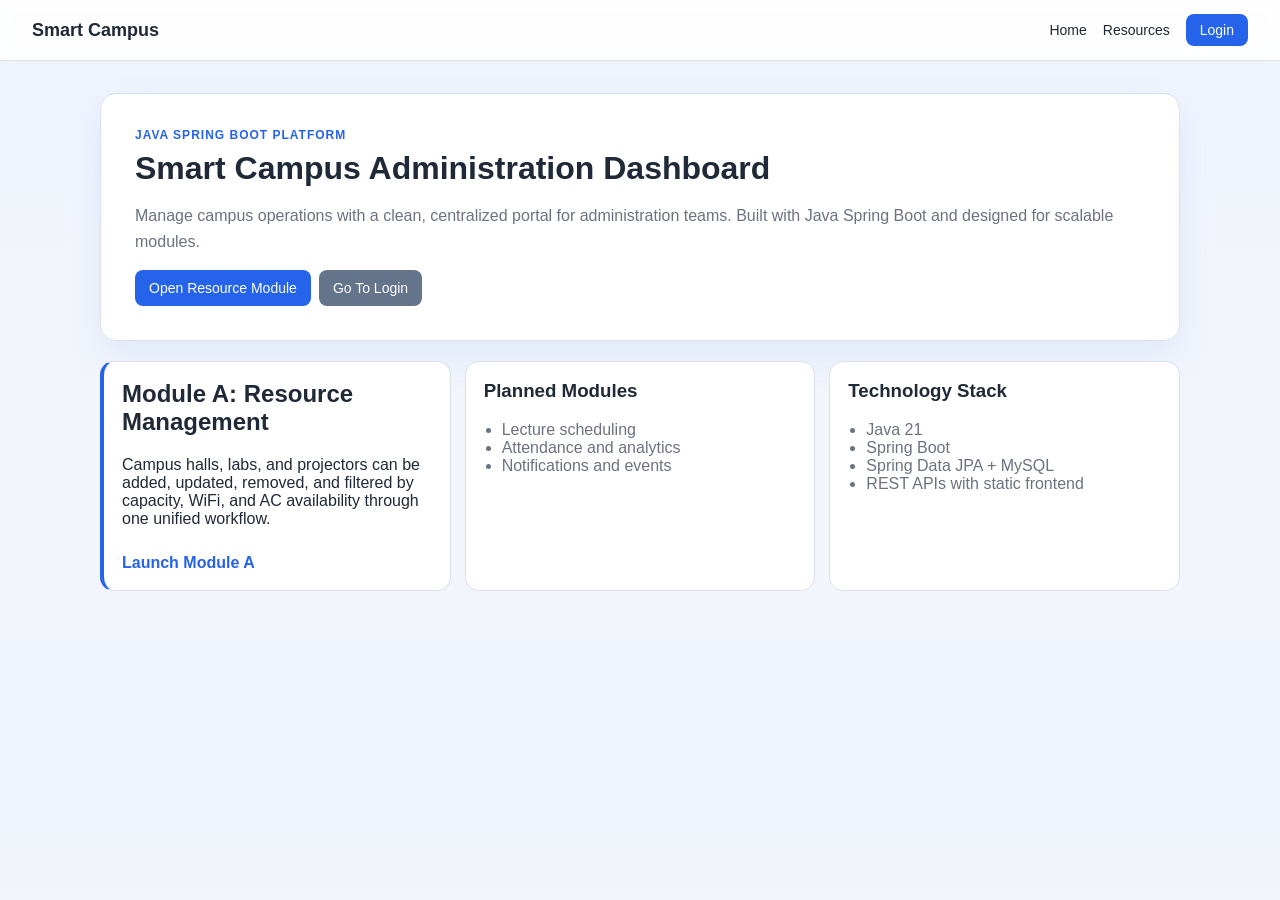
==== src/main/resources/static/index.html @ 5ac40507 "Add initial implementation of Campus Nexus project including README, resource management API, and fr" ====
<!doctype html>
<html lang="en">
<head>
    <meta charset="UTF-8">
    <meta name="viewport" content="width=device-width, initial-scale=1.0">
    <title>Smart Campus Management</title>
    <link rel="stylesheet" href="styles.css">
</head>
<body>
<header class="top-nav">
    <div class="brand">Smart Campus</div>
    <nav>
        <a href="/">Home</a>
        <a href="/resource.html">Resources</a>
        <a class="btn-link" href="/login.html">Login</a>
    </nav>
</header>

<main class="container">
    <section class="hero">
        <div>
            <p class="eyebrow">JAVA SPRING BOOT PLATFORM</p>
            <h1>Smart Campus Administration Dashboard</h1>
            <p class="subtitle">
                Manage campus operations with a clean, centralized portal for administration teams.
                Built with Java Spring Boot and designed for scalable modules.
            </p>
            <div class="actions">
                <a class="btn-primary" href="/resource.html">Open Resource Module</a>
                <a class="btn-secondary" href="/login.html">Go To Login</a>
            </div>
        </div>
    </section>

    <section class="module-grid">
        <article class="module-card module-highlight">
            <h2>Module A: Resource Management</h2>
            <p>
                Campus halls, labs, and projectors can be added, updated, removed, and filtered by
                capacity, WiFi, and AC availability through one unified workflow.
            </p>
            <a class="inline-link" href="/resource.html">Launch Module A</a>
        </article>

        <article class="module-card">
            <h3>Planned Modules</h3>
            <ul>
                <li>Lecture scheduling</li>
                <li>Attendance and analytics</li>
                <li>Notifications and events</li>
            </ul>
        </article>

        <article class="module-card">
            <h3>Technology Stack</h3>
            <ul>
                <li>Java 21</li>
                <li>Spring Boot</li>
                <li>Spring Data JPA + MySQL</li>
                <li>REST APIs with static frontend</li>
            </ul>
        </article>
    </section>
</main>
</body>
</html>
---- src/main/resources/static/styles.css ----
:root {
    --bg: #f2f5fb;
    --card: #ffffff;
    --text: #1f2937;
    --muted: #6b7280;
    --primary: #2563eb;
    --primary-dark: #1d4ed8;
    --border: #dbe1ea;
}

* {
    box-sizing: border-box;
    font-family: "Inter", "Segoe UI", Arial, sans-serif;
}

body {
    margin: 0;
    background: linear-gradient(180deg, #eef3ff 0%, var(--bg) 40%);
    color: var(--text);
}

.top-nav {
    position: sticky;
    top: 0;
    z-index: 20;
    display: flex;
    justify-content: space-between;
    align-items: center;
    padding: 14px 32px;
    background: rgba(255, 255, 255, 0.92);
    backdrop-filter: blur(6px);
    border-bottom: 1px solid var(--border);
}

.brand {
    font-weight: 700;
    font-size: 18px;
}

.top-nav nav {
    display: flex;
    gap: 16px;
    align-items: center;
}

.top-nav a {
    color: var(--text);
    text-decoration: none;
    font-size: 14px;
}

.btn-link {
    background: var(--primary);
    color: #fff !important;
    padding: 8px 14px;
    border-radius: 8px;
}

.container {
    max-width: 1120px;
    margin: 0 auto;
    padding: 32px 20px 50px;
}

.hero {
    background: var(--card);
    border: 1px solid var(--border);
    border-radius: 16px;
    padding: 34px;
    box-shadow: 0 15px 40px rgba(37, 99, 235, 0.09);
    margin-bottom: 20px;
}

.eyebrow {
    color: var(--primary);
    font-size: 12px;
    font-weight: 700;
    letter-spacing: 1px;
    margin: 0;
}

h1 {
    margin: 8px 0 10px;
    font-size: 32px;
}

.subtitle {
    color: var(--muted);
    line-height: 1.6;
}

.module-grid {
    display: grid;
    grid-template-columns: repeat(auto-fit, minmax(250px, 1fr));
    gap: 14px;
}

.module-card {
    background: var(--card);
    border: 1px solid var(--border);
    border-radius: 14px;
    padding: 18px;
}

.module-highlight {
    border-left: 4px solid var(--primary);
}

.module-card h2,
.module-card h3 {
    margin-top: 0;
}

.module-card ul {
    margin: 8px 0 0;
    padding-left: 18px;
    color: var(--muted);
}

.inline-link {
    display: inline-block;
    margin-top: 10px;
    color: var(--primary);
    text-decoration: none;
    font-weight: 600;
}

.card {
    background: var(--card);
    border-radius: 12px;
    padding: 18px;
    margin-bottom: 16px;
    border: 1px solid var(--border);
    box-shadow: 0 4px 14px rgba(0, 0, 0, 0.05);
}

.grid {
    display: grid;
    grid-template-columns: repeat(auto-fit, minmax(180px, 1fr));
    gap: 12px;
}

label {
    display: flex;
    flex-direction: column;
    font-size: 14px;
    gap: 6px;
}

input, select, button {
    padding: 10px;
    border: 1px solid #cbd5e1;
    border-radius: 8px;
}

.actions {
    display: flex;
    gap: 8px;
    margin-top: 12px;
    flex-wrap: wrap;
}

button,
.btn-primary,
.btn-secondary {
    cursor: pointer;
    border: none;
    text-decoration: none;
    display: inline-flex;
    align-items: center;
    justify-content: center;
    font-size: 14px;
}

button,
.btn-primary {
    background: var(--primary);
    color: white;
    padding: 10px 14px;
    border-radius: 8px;
}

button:hover,
.btn-primary:hover {
    background: var(--primary-dark);
}

button.secondary,
.btn-secondary {
    background: #64748b;
    color: #fff;
    padding: 10px 14px;
    border-radius: 8px;
}

.table-wrap {
    overflow-x: auto;
}

table {
    width: 100%;
    border-collapse: collapse;
}

th, td {
    border-bottom: 1px solid #e5e7eb;
    padding: 10px;
    text-align: left;
    font-size: 14px;
}

#status-text,
.status-text {
    min-height: 20px;
    color: #1f2937;
}

.auth-page {
    min-height: 100vh;
    display: flex;
    align-items: center;
    justify-content: center;
}

.auth-wrapper {
    width: 100%;
    max-width: 460px;
    padding: 20px;
}

.auth-card {
    background: var(--card);
    border: 1px solid var(--border);
    border-radius: 14px;
    padding: 26px;
    box-shadow: 0 14px 35px rgba(37, 99, 235, 0.14);
}

.full-width {
    width: 100%;
}

.tiny-text {
    color: var(--muted);
    font-size: 12px;
}
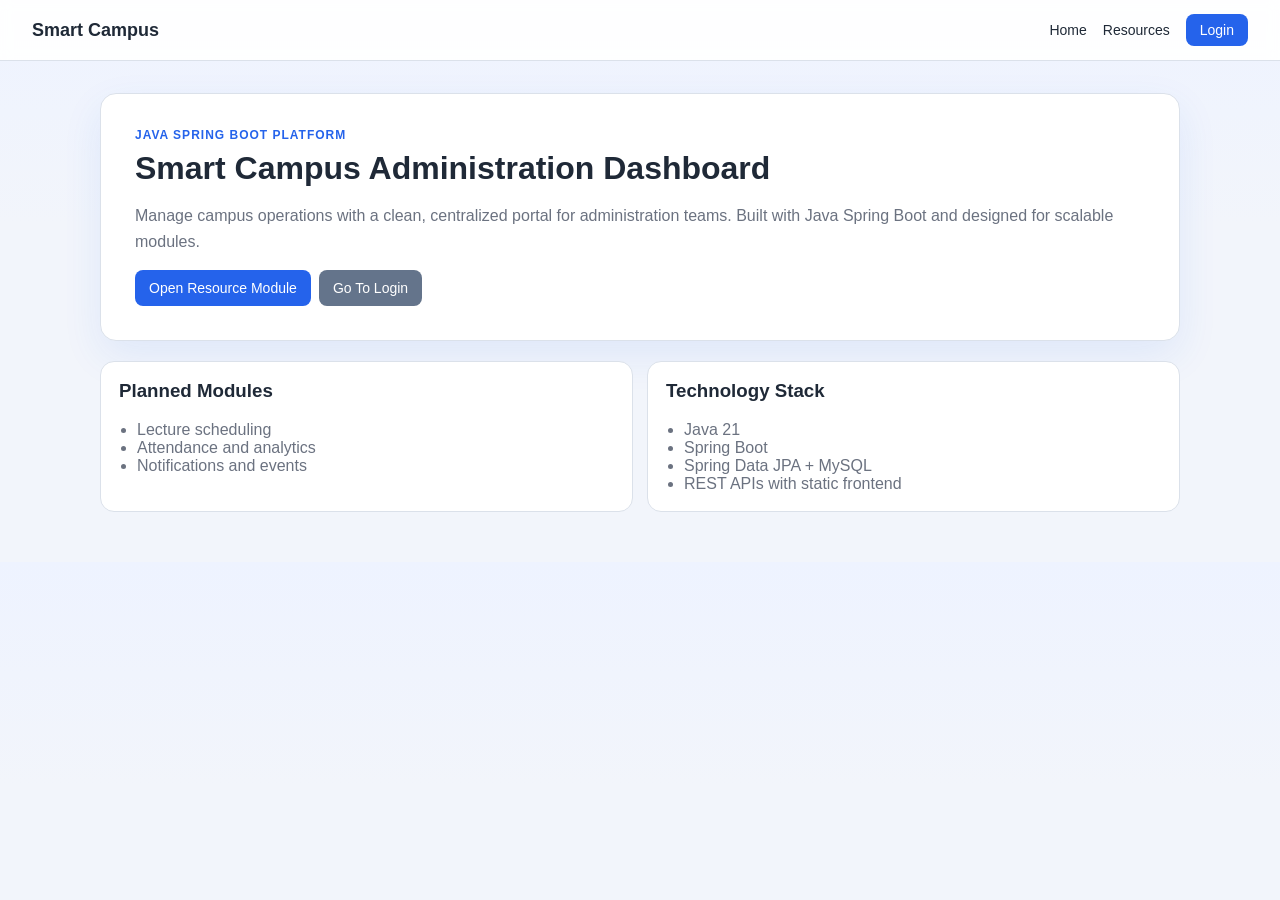
==== commit 246cb10b: "Remove Module A: Resource Management section from the frontend interface in index.html" ====
--- a/src/main/resources/static/index.html
+++ b/src/main/resources/static/index.html
@@ -33,15 +33,6 @@
     </section>
 
     <section class="module-grid">
-        <article class="module-card module-highlight">
-            <h2>Module A: Resource Management</h2>
-            <p>
-                Campus halls, labs, and projectors can be added, updated, removed, and filtered by
-                capacity, WiFi, and AC availability through one unified workflow.
-            </p>
-            <a class="inline-link" href="/resource.html">Launch Module A</a>
-        </article>
-
         <article class="module-card">
             <h3>Planned Modules</h3>
             <ul>
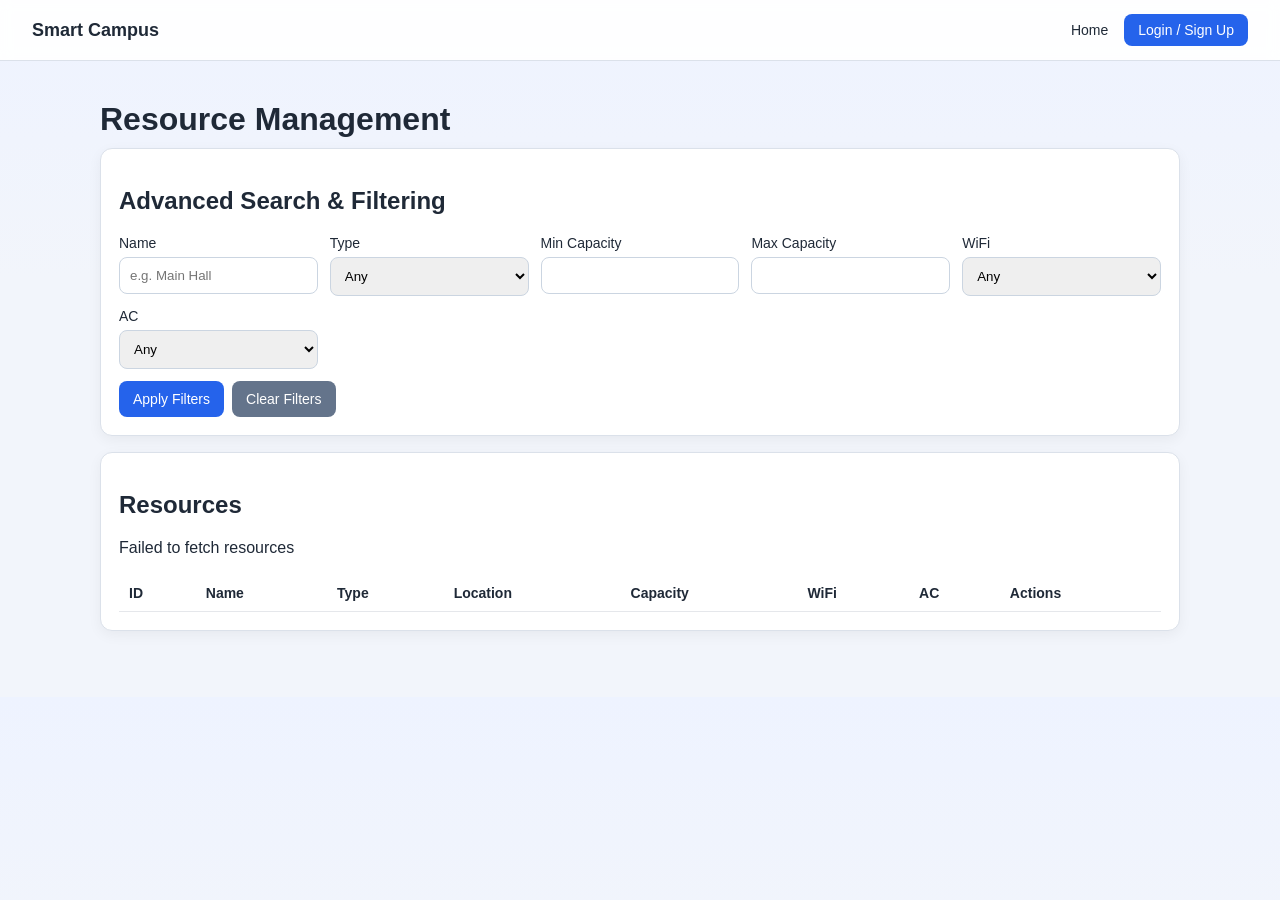
==== commit cd7af398: "Add resource management features and enhance authentication UI - Implemented a new exception handler" ====
--- a/src/main/resources/static/index.html
+++ b/src/main/resources/static/index.html
@@ -11,47 +11,152 @@
     <div class="brand">Smart Campus</div>
     <nav>
         <a href="/">Home</a>
-        <a href="/resource.html">Resources</a>
-        <a class="btn-link" href="/login.html">Login</a>
+        <a id="account-link" class="btn-link" href="/login.html">Login / Sign Up</a>
     </nav>
 </header>
 
 <main class="container">
-    <section class="hero">
-        <div>
-            <p class="eyebrow">JAVA SPRING BOOT PLATFORM</p>
-            <h1>Smart Campus Administration Dashboard</h1>
-            <p class="subtitle">
-                Manage campus operations with a clean, centralized portal for administration teams.
-                Built with Java Spring Boot and designed for scalable modules.
-            </p>
+    <h1>Resource Management</h1>
+
+    <section id="resource-admin-section" class="card">
+        <h2>Add / Update Resource</h2>
+        <form id="resource-form">
+            <input type="hidden" id="resource-id">
+
+            <div class="grid">
+                <label>Name
+                    <input id="name" required>
+                </label>
+
+                <label>Type
+                    <select id="type" required>
+                        <option value="HALL">HALL</option>
+                        <option value="LAB">LAB</option>
+                        <option value="PROJECTOR">PROJECTOR</option>
+                    </select>
+                </label>
+
+                <label>Location
+                    <input id="location" required>
+                </label>
+
+                <label>Capacity
+                    <input id="capacity" type="number" min="1" required>
+                </label>
+
+                <label>WiFi Available
+                    <select id="wifiAvailable">
+                        <option value="true">Yes</option>
+                        <option value="false">No</option>
+                    </select>
+                </label>
+
+                <label>AC Available
+                    <select id="acAvailable">
+                        <option value="true">Yes</option>
+                        <option value="false">No</option>
+                    </select>
+                </label>
+            </div>
+
             <div class="actions">
-                <a class="btn-primary" href="/resource.html">Open Resource Module</a>
-                <a class="btn-secondary" href="/login.html">Go To Login</a>
+                <button type="submit">Save Resource</button>
+                <button type="button" id="cancel-edit" class="secondary">Cancel Edit</button>
             </div>
+        </form>
+    </section>
+
+    <section class="card">
+        <h2>Advanced Search & Filtering</h2>
+        <form id="filter-form" class="grid">
+            <label>Name
+                <input id="filter-name" placeholder="e.g. Main Hall">
+            </label>
+
+            <label>Type
+                <select id="filter-type">
+                    <option value="">Any</option>
+                    <option value="HALL">HALL</option>
+                    <option value="LAB">LAB</option>
+                    <option value="PROJECTOR">PROJECTOR</option>
+                </select>
+            </label>
+
+            <label>Min Capacity
+                <input id="filter-min-capacity" type="number" min="1">
+            </label>
+
+            <label>Max Capacity
+                <input id="filter-max-capacity" type="number" min="1">
+            </label>
+
+            <label>WiFi
+                <select id="filter-wifi">
+                    <option value="">Any</option>
+                    <option value="true">Yes</option>
+                    <option value="false">No</option>
+                </select>
+            </label>
+
+            <label>AC
+                <select id="filter-ac">
+                    <option value="">Any</option>
+                    <option value="true">Yes</option>
+                    <option value="false">No</option>
+                </select>
+            </label>
+        </form>
+
+        <div class="actions">
+            <button id="apply-filters" type="button">Apply Filters</button>
+            <button id="clear-filters" type="button" class="secondary">Clear Filters</button>
         </div>
     </section>
 
-    <section class="module-grid">
-        <article class="module-card">
-            <h3>Planned Modules</h3>
-            <ul>
-                <li>Lecture scheduling</li>
-                <li>Attendance and analytics</li>
-                <li>Notifications and events</li>
-            </ul>
-        </article>
-
-        <article class="module-card">
-            <h3>Technology Stack</h3>
-            <ul>
-                <li>Java 21</li>
-                <li>Spring Boot</li>
-                <li>Spring Data JPA + MySQL</li>
-                <li>REST APIs with static frontend</li>
-            </ul>
-        </article>
+    <section class="card">
+        <h2>Resources</h2>
+        <p id="status-text"></p>
+        <div class="table-wrap">
+            <table>
+                <thead>
+                <tr>
+                    <th>ID</th>
+                    <th>Name</th>
+                    <th>Type</th>
+                    <th>Location</th>
+                    <th>Capacity</th>
+                    <th>WiFi</th>
+                    <th>AC</th>
+                    <th>Actions</th>
+                </tr>
+                </thead>
+                <tbody id="resource-table-body"></tbody>
+            </table>
+        </div>
     </section>
 </main>
+<script>
+    const accountLink = document.getElementById("account-link");
+    const adminSection = document.getElementById("resource-admin-section");
+
+    const userRaw = localStorage.getItem("smartCampusUser");
+    if (userRaw) {
+        try {
+            const user = JSON.parse(userRaw);
+            const avatarSrc = user.profileImageData || "https://via.placeholder.com/24?text=P";
+            accountLink.innerHTML = `<img class="nav-avatar" src="${avatarSrc}" alt="Profile">My Profile`;
+            accountLink.href = "/profile.html";
+            if (user.role !== "ADMIN") {
+                adminSection.style.display = "none";
+            }
+        } catch (_) {
+            localStorage.removeItem("smartCampusUser");
+            adminSection.style.display = "none";
+        }
+    } else {
+        adminSection.style.display = "none";
+    }
+</script>
+<script src="app.js"></script>
 </body>
 </html>
--- a/src/main/resources/static/styles.css
+++ b/src/main/resources/static/styles.css
@@ -54,6 +54,18 @@
     color: #fff !important;
     padding: 8px 14px;
     border-radius: 8px;
+    display: inline-flex;
+    align-items: center;
+    gap: 8px;
+}
+
+.nav-avatar {
+    width: 24px;
+    height: 24px;
+    border-radius: 50%;
+    object-fit: cover;
+    border: 1px solid rgba(255, 255, 255, 0.65);
+    background: #fff;
 }
 
 .container {
@@ -236,6 +248,27 @@
     box-shadow: 0 14px 35px rgba(37, 99, 235, 0.14);
 }
 
+.auth-toggle {
+    display: grid;
+    grid-template-columns: 1fr 1fr;
+    gap: 8px;
+    margin-bottom: 12px;
+}
+
+.auth-tab {
+    background: #e2e8f0;
+    color: #0f172a;
+}
+
+.auth-tab.active {
+    background: var(--primary);
+    color: #fff;
+}
+
+.hidden {
+    display: none;
+}
+
 .full-width {
     width: 100%;
 }
@@ -244,3 +277,96 @@
     color: var(--muted);
     font-size: 12px;
 }
+
+.profile-page {
+    max-width: 900px;
+}
+
+.profile-card {
+    padding: 26px;
+    border-radius: 16px;
+    box-shadow: 0 12px 30px rgba(15, 23, 42, 0.08);
+}
+
+.profile-grid {
+    grid-template-columns: repeat(auto-fit, minmax(220px, 1fr));
+    gap: 14px;
+    align-items: end;
+}
+
+.profile-avatar-top {
+    display: flex;
+    justify-content: center;
+    margin: 8px 0 18px;
+    position: relative;
+}
+
+.profile-grid input[readonly],
+.profile-grid input:disabled {
+    background: #f8fafc;
+    color: #334155;
+}
+
+.profile-avatar {
+    width: 220px;
+    height: 220px;
+    object-fit: cover;
+    border-radius: 50%;
+    border: 3px solid #dbeafe;
+    box-shadow: 0 8px 20px rgba(37, 99, 235, 0.2);
+    background: #fff;
+}
+
+.avatar-edit-btn {
+    position: absolute;
+    right: calc(50% - 110px);
+    bottom: 6px;
+    width: 34px;
+    height: 34px;
+    border-radius: 50%;
+    background: #1e40af;
+    color: #fff;
+    border: 2px solid #fff;
+    font-size: 16px;
+    line-height: 1;
+    padding: 0;
+}
+
+.avatar-edit-btn:hover {
+    background: #1d4ed8;
+}
+
+.admin-stats-grid {
+    display: grid;
+    grid-template-columns: repeat(auto-fit, minmax(180px, 1fr));
+    gap: 12px;
+    margin-bottom: 16px;
+}
+
+.admin-stat-card {
+    background: var(--card);
+    border: 1px solid var(--border);
+    border-radius: 12px;
+    padding: 16px;
+    box-shadow: 0 4px 14px rgba(0, 0, 0, 0.04);
+}
+
+.admin-stat-label {
+    margin: 0;
+    color: var(--muted);
+    font-size: 13px;
+}
+
+.admin-stat-value {
+    margin: 8px 0 0;
+    font-size: 28px;
+    font-weight: 700;
+    color: #0f172a;
+}
+
+.admin-activity-list {
+    margin: 0;
+    padding-left: 18px;
+    color: #334155;
+    line-height: 1.8;
+}
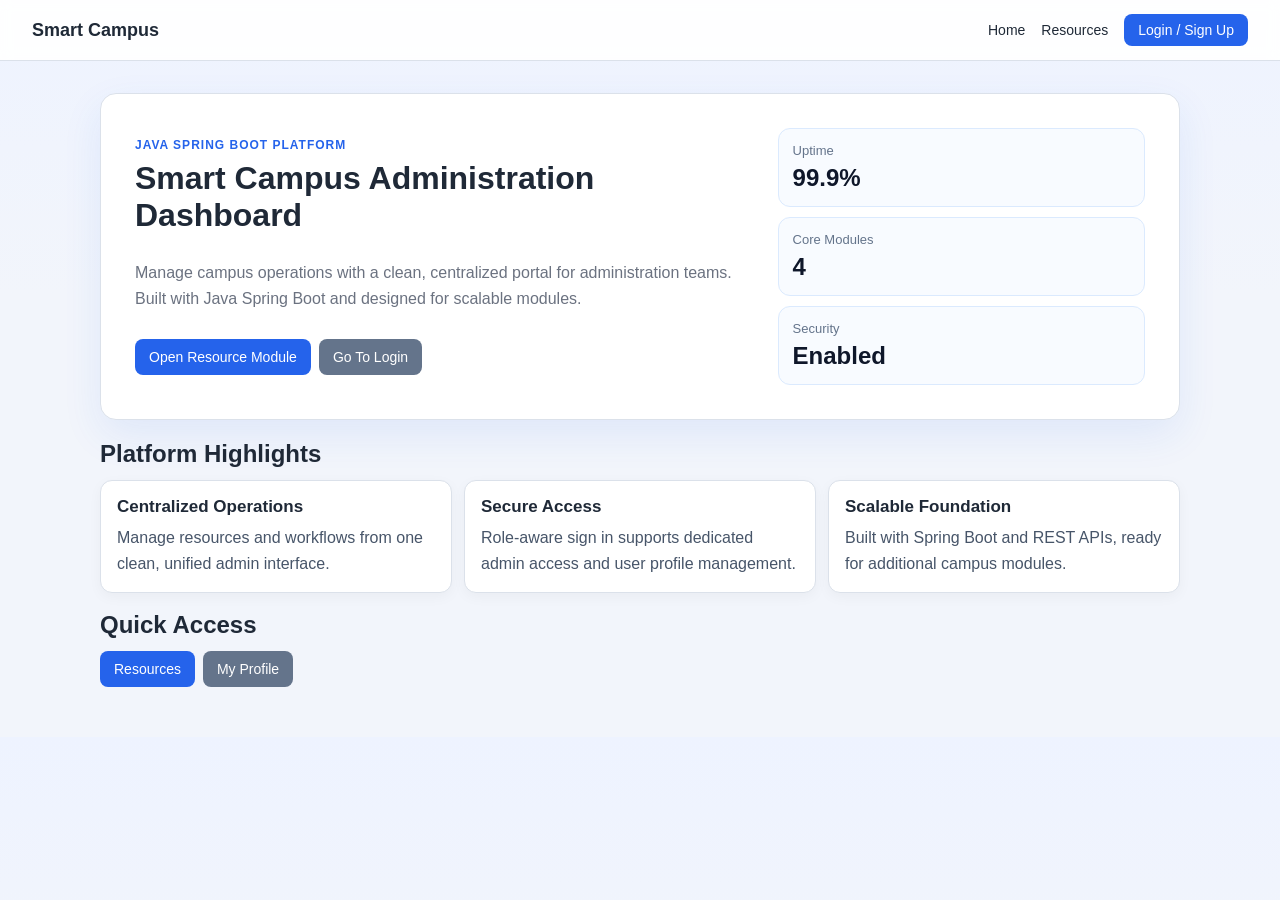
==== commit c2026356: "Enhance navigation and user role management across the application - Added "Resources" link to navig" ====
--- a/src/main/resources/static/index.html
+++ b/src/main/resources/static/index.html
@@ -11,133 +11,72 @@
     <div class="brand">Smart Campus</div>
     <nav>
         <a href="/">Home</a>
+        <a href="/resource.html">Resources</a>
         <a id="account-link" class="btn-link" href="/login.html">Login / Sign Up</a>
     </nav>
 </header>
 
 <main class="container">
-    <h1>Resource Management</h1>
-
-    <section id="resource-admin-section" class="card">
-        <h2>Add / Update Resource</h2>
-        <form id="resource-form">
-            <input type="hidden" id="resource-id">
-
-            <div class="grid">
-                <label>Name
-                    <input id="name" required>
-                </label>
-
-                <label>Type
-                    <select id="type" required>
-                        <option value="HALL">HALL</option>
-                        <option value="LAB">LAB</option>
-                        <option value="PROJECTOR">PROJECTOR</option>
-                    </select>
-                </label>
-
-                <label>Location
-                    <input id="location" required>
-                </label>
-
-                <label>Capacity
-                    <input id="capacity" type="number" min="1" required>
-                </label>
-
-                <label>WiFi Available
-                    <select id="wifiAvailable">
-                        <option value="true">Yes</option>
-                        <option value="false">No</option>
-                    </select>
-                </label>
-
-                <label>AC Available
-                    <select id="acAvailable">
-                        <option value="true">Yes</option>
-                        <option value="false">No</option>
-                    </select>
-                </label>
+    <section class="hero home-hero">
+        <div class="hero-content">
+            <p class="eyebrow">JAVA SPRING BOOT PLATFORM</p>
+            <h1>Smart Campus Administration Dashboard</h1>
+            <p class="subtitle">
+                Manage campus operations with a clean, centralized portal for administration teams.
+                Built with Java Spring Boot and designed for scalable modules.
+            </p>
+            <div class="actions">
+                <a class="btn-primary" href="/resource.html">Open Resource Module</a>
+                <a id="go-to-login-btn" class="btn-secondary" href="/login.html">Go To Login</a>
             </div>
-
-            <div class="actions">
-                <button type="submit">Save Resource</button>
-                <button type="button" id="cancel-edit" class="secondary">Cancel Edit</button>
-            </div>
-        </form>
-    </section>
-
-    <section class="card">
-        <h2>Advanced Search & Filtering</h2>
-        <form id="filter-form" class="grid">
-            <label>Name
-                <input id="filter-name" placeholder="e.g. Main Hall">
-            </label>
-
-            <label>Type
-                <select id="filter-type">
-                    <option value="">Any</option>
-                    <option value="HALL">HALL</option>
-                    <option value="LAB">LAB</option>
-                    <option value="PROJECTOR">PROJECTOR</option>
-                </select>
-            </label>
-
-            <label>Min Capacity
-                <input id="filter-min-capacity" type="number" min="1">
-            </label>
-
-            <label>Max Capacity
-                <input id="filter-max-capacity" type="number" min="1">
-            </label>
-
-            <label>WiFi
-                <select id="filter-wifi">
-                    <option value="">Any</option>
-                    <option value="true">Yes</option>
-                    <option value="false">No</option>
-                </select>
-            </label>
-
-            <label>AC
-                <select id="filter-ac">
-                    <option value="">Any</option>
-                    <option value="true">Yes</option>
-                    <option value="false">No</option>
-                </select>
-            </label>
-        </form>
-
-        <div class="actions">
-            <button id="apply-filters" type="button">Apply Filters</button>
-            <button id="clear-filters" type="button" class="secondary">Clear Filters</button>
+        </div>
+        <div class="hero-metrics">
+            <article class="metric-card">
+                <p class="metric-label">Uptime</p>
+                <p class="metric-value">99.9%</p>
+            </article>
+            <article class="metric-card">
+                <p class="metric-label">Core Modules</p>
+                <p class="metric-value">4</p>
+            </article>
+            <article class="metric-card">
+                <p class="metric-label">Security</p>
+                <p class="metric-value">Enabled</p>
+            </article>
         </div>
     </section>
 
-    <section class="card">
-        <h2>Resources</h2>
-        <p id="status-text"></p>
-        <div class="table-wrap">
-            <table>
-                <thead>
-                <tr>
-                    <th>ID</th>
-                    <th>Name</th>
-                    <th>Type</th>
-                    <th>Location</th>
-                    <th>Capacity</th>
-                    <th>WiFi</th>
-                    <th>AC</th>
-                    <th>Actions</th>
-                </tr>
-                </thead>
-                <tbody id="resource-table-body"></tbody>
-            </table>
+    <section class="home-section">
+        <h2>Platform Highlights</h2>
+        <div class="home-grid">
+            <article class="home-card">
+                <h3>Centralized Operations</h3>
+                <p>Manage resources and workflows from one clean, unified admin interface.</p>
+            </article>
+            <article class="home-card">
+                <h3>Secure Access</h3>
+                <p>Role-aware sign in supports dedicated admin access and user profile management.</p>
+            </article>
+            <article class="home-card">
+                <h3>Scalable Foundation</h3>
+                <p>Built with Spring Boot and REST APIs, ready for additional campus modules.</p>
+            </article>
+        </div>
+    </section>
+
+    <section class="home-section">
+        <h2>Quick Access</h2>
+        <div class="actions">
+            <a class="btn-primary" href="/resource.html">Resources</a>
+            <a id="admin-dashboard-link" class="btn-secondary" href="/admin.html">Admin Dashboard</a>
+            <a class="btn-secondary" href="/profile.html">My Profile</a>
         </div>
     </section>
 </main>
 <script>
     const accountLink = document.getElementById("account-link");
-    const adminSection = document.getElementById("resource-admin-section");
+    const adminDashboardLink = document.getElementById("admin-dashboard-link");
+    const goToLoginBtn = document.getElementById("go-to-login-btn");
 
     const userRaw = localStorage.getItem("smartCampusUser");
     if (userRaw) {
@@ -146,17 +85,17 @@
             const avatarSrc = user.profileImageData || "https://via.placeholder.com/24?text=P";
             accountLink.innerHTML = `<img class="nav-avatar" src="${avatarSrc}" alt="Profile">My Profile`;
             accountLink.href = "/profile.html";
+            goToLoginBtn.style.display = "none";
             if (user.role !== "ADMIN") {
-                adminSection.style.display = "none";
+                adminDashboardLink.style.display = "none";
             }
         } catch (_) {
             localStorage.removeItem("smartCampusUser");
-            adminSection.style.display = "none";
+            adminDashboardLink.style.display = "none";
         }
     } else {
-        adminSection.style.display = "none";
+        adminDashboardLink.style.display = "none";
     }
 </script>
-<script src="app.js"></script>
 </body>
 </html>
--- a/src/main/resources/static/styles.css
+++ b/src/main/resources/static/styles.css
@@ -370,3 +370,74 @@
     color: #334155;
     line-height: 1.8;
 }
+
+.home-hero {
+    display: grid;
+    grid-template-columns: 1.7fr 1fr;
+    gap: 18px;
+    align-items: stretch;
+}
+
+.hero-content {
+    display: flex;
+    flex-direction: column;
+    justify-content: center;
+}
+
+.hero-metrics {
+    display: grid;
+    gap: 10px;
+}
+
+.metric-card {
+    background: #f8fbff;
+    border: 1px solid #dbeafe;
+    border-radius: 12px;
+    padding: 14px;
+}
+
+.metric-label {
+    margin: 0;
+    color: #64748b;
+    font-size: 13px;
+}
+
+.metric-value {
+    margin: 6px 0 0;
+    font-size: 24px;
+    font-weight: 700;
+    color: #0f172a;
+}
+
+.home-section {
+    margin-top: 18px;
+}
+
+.home-section h2 {
+    margin: 0 0 12px;
+}
+
+.home-grid {
+    display: grid;
+    grid-template-columns: repeat(auto-fit, minmax(220px, 1fr));
+    gap: 12px;
+}
+
+.home-card {
+    background: var(--card);
+    border: 1px solid var(--border);
+    border-radius: 12px;
+    padding: 16px;
+    box-shadow: 0 4px 14px rgba(0, 0, 0, 0.04);
+}
+
+.home-card h3 {
+    margin: 0 0 8px;
+    font-size: 17px;
+}
+
+.home-card p {
+    margin: 0;
+    color: #475569;
+    line-height: 1.6;
+}
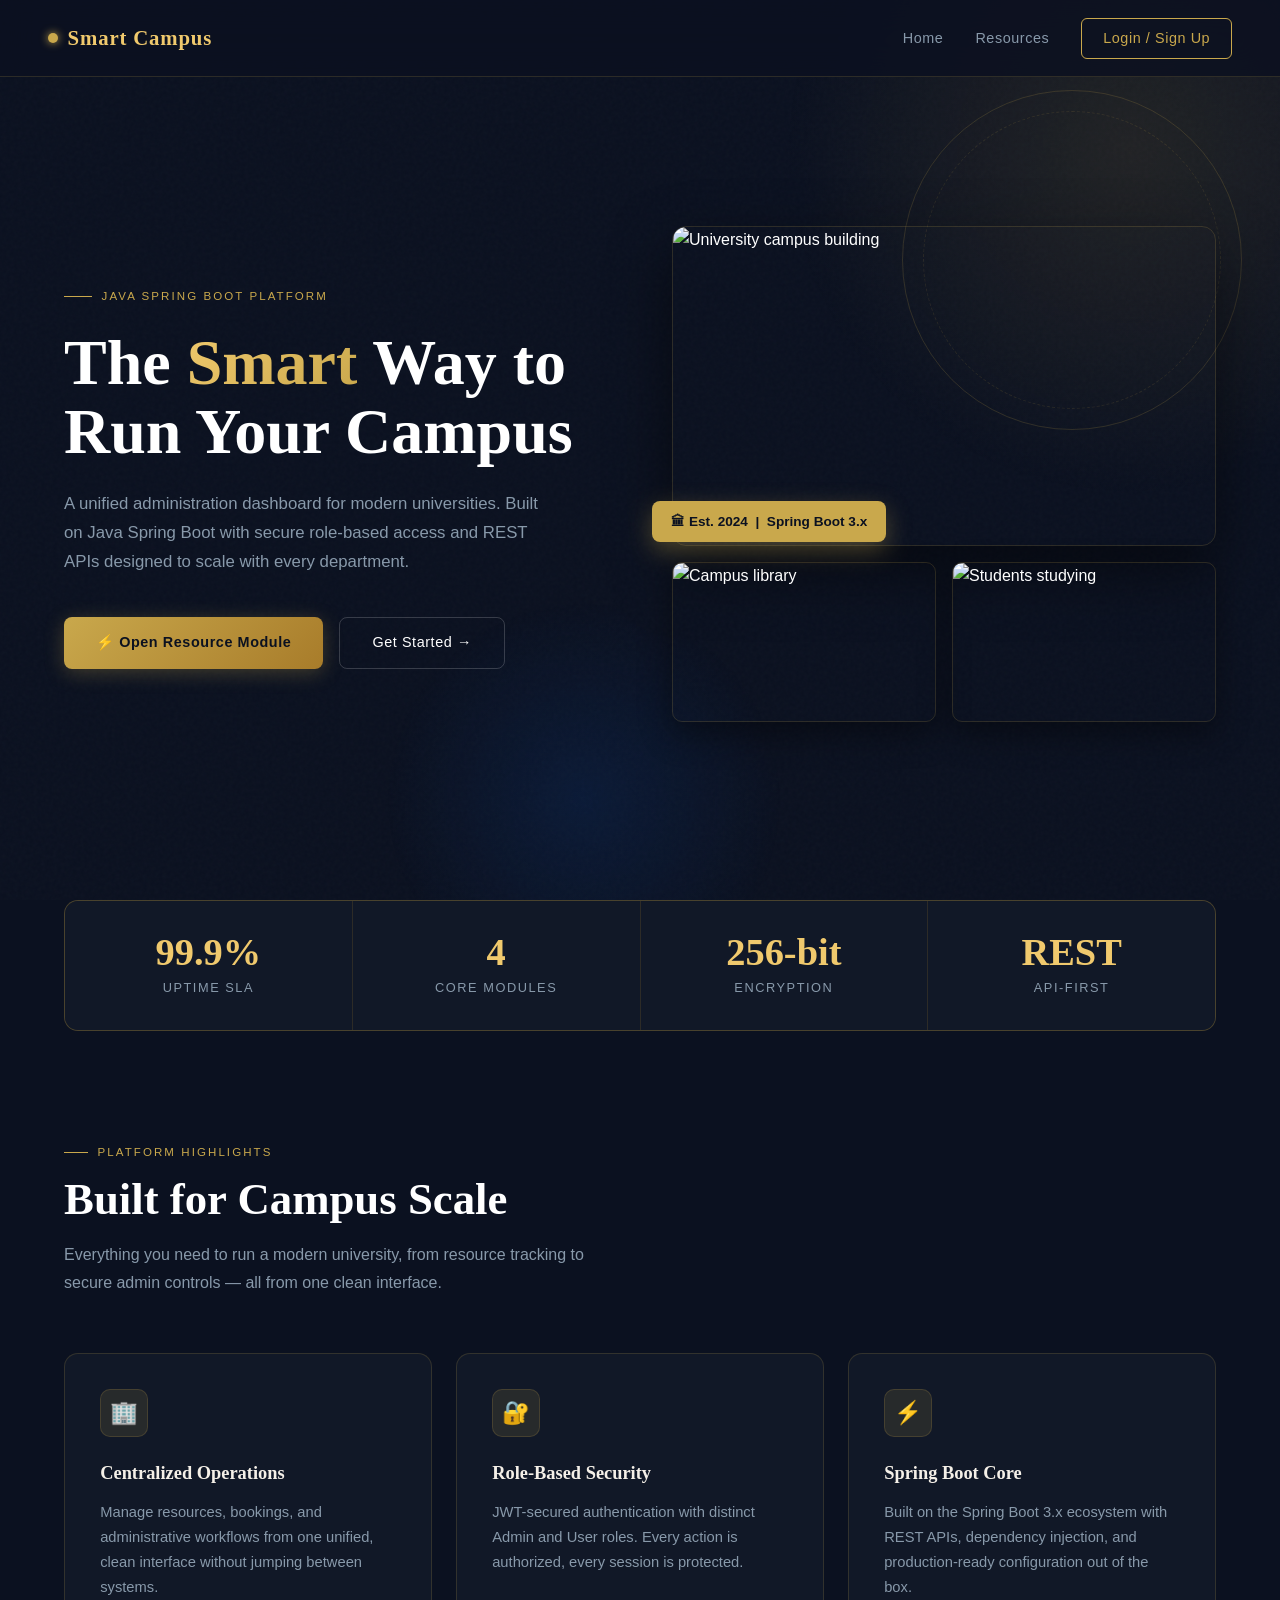
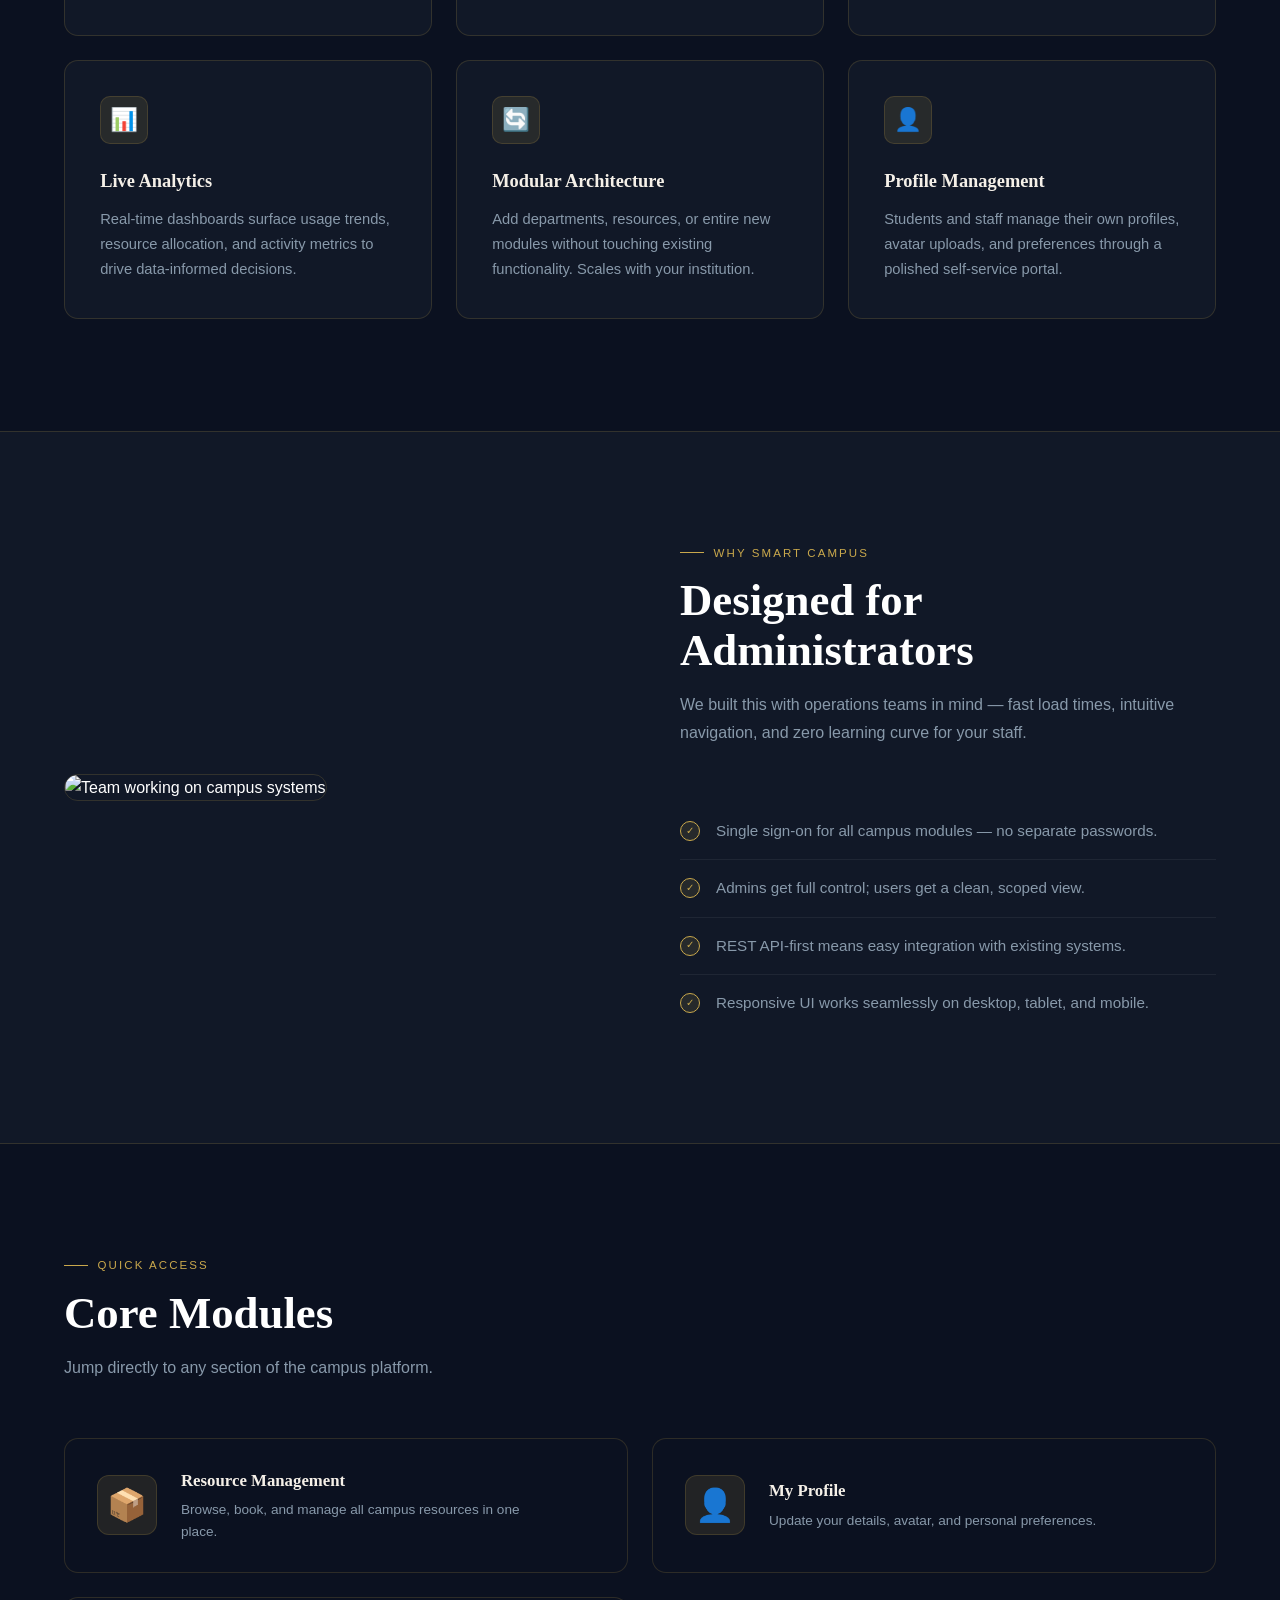
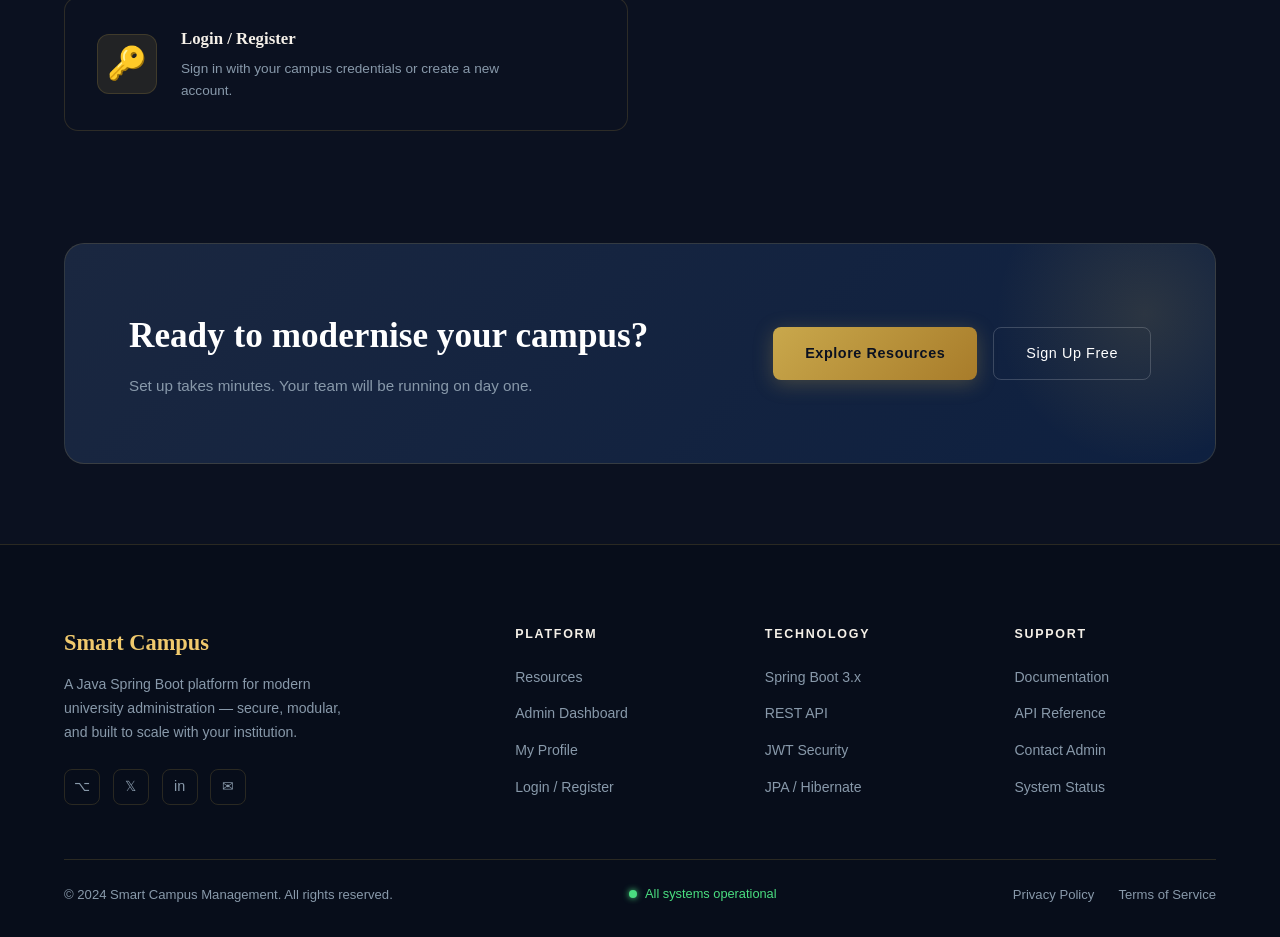
==== commit 6397f6d2: "Refactor styles and update links for improved modularity - Replaced the global styles.css with speci" ====
--- a/src/main/resources/static/index.html
+++ b/src/main/resources/static/index.html
@@ -1,101 +1,317 @@
 <!doctype html>
 <html lang="en">
 <head>
-    <meta charset="UTF-8">
-    <meta name="viewport" content="width=device-width, initial-scale=1.0">
-    <title>Smart Campus Management</title>
-    <link rel="stylesheet" href="styles.css">
+  <meta charset="UTF-8">
+  <meta name="viewport" content="width=device-width, initial-scale=1.0">
+  <title>Smart Campus Management</title>
+  <link rel="stylesheet" href="index.css">
 </head>
 <body>
+
+<!-- ── NAV ──────────────────────────────────────────── -->
 <header class="top-nav">
-    <div class="brand">Smart Campus</div>
-    <nav>
-        <a href="/">Home</a>
-        <a href="/resource.html">Resources</a>
-        <a id="account-link" class="btn-link" href="/login.html">Login / Sign Up</a>
-    </nav>
+  <div class="brand">Smart Campus</div>
+  <nav>
+    <a href="/">Home</a>
+    <a href="/resource.html">Resources</a>
+    <a id="admin-nav-link" href="/admin.html">Admin</a>
+    <a id="account-link" class="nav-cta" href="/login.html">Login / Sign Up</a>
+  </nav>
 </header>
 
-<main class="container">
-    <section class="hero home-hero">
-        <div class="hero-content">
-            <p class="eyebrow">JAVA SPRING BOOT PLATFORM</p>
-            <h1>Smart Campus Administration Dashboard</h1>
-            <p class="subtitle">
-                Manage campus operations with a clean, centralized portal for administration teams.
-                Built with Java Spring Boot and designed for scalable modules.
-            </p>
-            <div class="actions">
-                <a class="btn-primary" href="/resource.html">Open Resource Module</a>
-                <a id="go-to-login-btn" class="btn-secondary" href="/login.html">Go To Login</a>
-            </div>
-        </div>
-        <div class="hero-metrics">
-            <article class="metric-card">
-                <p class="metric-label">Uptime</p>
-                <p class="metric-value">99.9%</p>
-            </article>
-            <article class="metric-card">
-                <p class="metric-label">Core Modules</p>
-                <p class="metric-value">4</p>
-            </article>
-            <article class="metric-card">
-                <p class="metric-label">Security</p>
-                <p class="metric-value">Enabled</p>
-            </article>
-        </div>
-    </section>
-
-    <section class="home-section">
-        <h2>Platform Highlights</h2>
-        <div class="home-grid">
-            <article class="home-card">
-                <h3>Centralized Operations</h3>
-                <p>Manage resources and workflows from one clean, unified admin interface.</p>
-            </article>
-            <article class="home-card">
-                <h3>Secure Access</h3>
-                <p>Role-aware sign in supports dedicated admin access and user profile management.</p>
-            </article>
-            <article class="home-card">
-                <h3>Scalable Foundation</h3>
-                <p>Built with Spring Boot and REST APIs, ready for additional campus modules.</p>
-            </article>
-        </div>
-    </section>
-
-    <section class="home-section">
-        <h2>Quick Access</h2>
-        <div class="actions">
-            <a class="btn-primary" href="/resource.html">Resources</a>
-            <a id="admin-dashboard-link" class="btn-secondary" href="/admin.html">Admin Dashboard</a>
-            <a class="btn-secondary" href="/profile.html">My Profile</a>
-        </div>
-    </section>
-</main>
+<!-- ── HERO ─────────────────────────────────────────── -->
+<section class="hero">
+  <div class="hero-ring"></div>
+
+  <div class="hero-left">
+    <p class="eyebrow">Java Spring Boot Platform</p>
+    <h1>The <em>Smart</em> Way to Run Your Campus</h1>
+    <p class="subtitle">
+      A unified administration dashboard for modern universities.
+      Built on Java Spring Boot with secure role-based access and REST APIs
+      designed to scale with every department.
+    </p>
+    <div class="hero-actions">
+      <a class="btn-primary" href="/resource.html">
+        ⚡ Open Resource Module
+      </a>
+      <a id="go-to-login-btn" class="btn-secondary" href="/login.html">
+        Get Started →
+      </a>
+    </div>
+  </div>
+
+  <div class="hero-right">
+    <!-- Using Unsplash source for campus imagery -->
+    <img class="campus-img-main"
+         src="https://images.unsplash.com/photo-1562774053-701939374585?w=800&q=80"
+         alt="University campus building" loading="eager">
+    <div class="img-row">
+      <img class="campus-img-sm"
+           src="https://images.unsplash.com/photo-1541339907198-e08756dedf3f?w=400&q=80"
+           alt="Campus library" loading="lazy">
+      <img class="campus-img-sm"
+           src="https://images.unsplash.com/photo-1497633762265-9d179a990aa6?w=400&q=80"
+           alt="Students studying" loading="lazy">
+    </div>
+    <div class="img-badge">
+      🏛 Est. 2024 &nbsp;|&nbsp; Spring Boot 3.x
+    </div>
+  </div>
+</section>
+
+<!-- ── METRICS ───────────────────────────────────────── -->
+<div class="metrics-strip fade-up">
+  <div class="metric-cell">
+    <div class="metric-val">99.9%</div>
+    <div class="metric-lbl">Uptime SLA</div>
+  </div>
+  <div class="metric-cell">
+    <div class="metric-val">4</div>
+    <div class="metric-lbl">Core Modules</div>
+  </div>
+  <div class="metric-cell">
+    <div class="metric-val">256-bit</div>
+    <div class="metric-lbl">Encryption</div>
+  </div>
+  <div class="metric-cell">
+    <div class="metric-val">REST</div>
+    <div class="metric-lbl">API-First</div>
+  </div>
+</div>
+
+<!-- ── FEATURES ──────────────────────────────────────── -->
+<section class="section">
+  <p class="section-label">Platform Highlights</p>
+  <h2 class="section-title">Built for Campus Scale</h2>
+  <p class="section-sub">
+    Everything you need to run a modern university, from resource tracking
+    to secure admin controls — all from one clean interface.
+  </p>
+
+  <div class="features-grid">
+    <article class="feature-card fade-up" style="transition-delay:.05s">
+      <div class="feature-icon">🏢</div>
+      <h3>Centralized Operations</h3>
+      <p>Manage resources, bookings, and administrative workflows from one unified, clean interface without jumping between systems.</p>
+    </article>
+    <article class="feature-card fade-up" style="transition-delay:.1s">
+      <div class="feature-icon">🔐</div>
+      <h3>Role-Based Security</h3>
+      <p>JWT-secured authentication with distinct Admin and User roles. Every action is authorized, every session is protected.</p>
+    </article>
+    <article class="feature-card fade-up" style="transition-delay:.15s">
+      <div class="feature-icon">⚡</div>
+      <h3>Spring Boot Core</h3>
+      <p>Built on the Spring Boot 3.x ecosystem with REST APIs, dependency injection, and production-ready configuration out of the box.</p>
+    </article>
+    <article class="feature-card fade-up" style="transition-delay:.2s">
+      <div class="feature-icon">📊</div>
+      <h3>Live Analytics</h3>
+      <p>Real-time dashboards surface usage trends, resource allocation, and activity metrics to drive data-informed decisions.</p>
+    </article>
+    <article class="feature-card fade-up" style="transition-delay:.25s">
+      <div class="feature-icon">🔄</div>
+      <h3>Modular Architecture</h3>
+      <p>Add departments, resources, or entire new modules without touching existing functionality. Scales with your institution.</p>
+    </article>
+    <article class="feature-card fade-up" style="transition-delay:.3s">
+      <div class="feature-icon">👤</div>
+      <h3>Profile Management</h3>
+      <p>Students and staff manage their own profiles, avatar uploads, and preferences through a polished self-service portal.</p>
+    </article>
+  </div>
+</section>
+
+<!-- ── SHOWCASE ───────────────────────────────────────── -->
+<section class="section modules-bg">
+  <div class="showcase fade-up">
+    <div class="showcase-img">
+      <img src="https://images.unsplash.com/photo-1519389950473-47ba0277781c?w=800&q=80"
+           alt="Team working on campus systems" loading="lazy">
+    </div>
+    <div class="showcase-content">
+      <p class="section-label">Why Smart Campus</p>
+      <h2 class="section-title">Designed for Administrators</h2>
+      <p class="section-sub">
+        We built this with operations teams in mind — fast load times,
+        intuitive navigation, and zero learning curve for your staff.
+      </p>
+      <ul class="showcase-list">
+        <li>
+          <span class="check">✓</span>
+          <div>Single sign-on for all campus modules — no separate passwords.</div>
+        </li>
+        <li>
+          <span class="check">✓</span>
+          <div>Admins get full control; users get a clean, scoped view.</div>
+        </li>
+        <li>
+          <span class="check">✓</span>
+          <div>REST API-first means easy integration with existing systems.</div>
+        </li>
+        <li>
+          <span class="check">✓</span>
+          <div>Responsive UI works seamlessly on desktop, tablet, and mobile.</div>
+        </li>
+      </ul>
+    </div>
+  </div>
+</section>
+
+<!-- ── MODULES ────────────────────────────────────────── -->
+<section class="section">
+  <p class="section-label">Quick Access</p>
+  <h2 class="section-title">Core Modules</h2>
+  <p class="section-sub">Jump directly to any section of the campus platform.</p>
+
+  <div class="modules-grid fade-up">
+    <a class="module-card" href="/resource.html">
+      <div class="module-icon">📦</div>
+      <div class="module-info">
+        <h4>Resource Management</h4>
+        <p>Browse, book, and manage all campus resources in one place.</p>
+      </div>
+      <span class="module-arrow">→</span>
+    </a>
+    <a id="admin-dashboard-link" class="module-card" href="/admin.html">
+      <div class="module-icon">⚙️</div>
+      <div class="module-info">
+        <h4>Admin Dashboard</h4>
+        <p>Full system control — users, resources, roles, and analytics.</p>
+      </div>
+      <span class="module-arrow">→</span>
+    </a>
+    <a class="module-card" href="/profile.html">
+      <div class="module-icon">👤</div>
+      <div class="module-info">
+        <h4>My Profile</h4>
+        <p>Update your details, avatar, and personal preferences.</p>
+      </div>
+      <span class="module-arrow">→</span>
+    </a>
+    <a class="module-card" href="/login.html">
+      <div class="module-icon">🔑</div>
+      <div class="module-info">
+        <h4>Login / Register</h4>
+        <p>Sign in with your campus credentials or create a new account.</p>
+      </div>
+      <span class="module-arrow">→</span>
+    </a>
+  </div>
+</section>
+
+<!-- ── CTA ────────────────────────────────────────────── -->
+<div class="cta-banner fade-up">
+  <div class="cta-text">
+    <h2>Ready to modernise your campus?</h2>
+    <p>Set up takes minutes. Your team will be running on day one.</p>
+  </div>
+  <div class="cta-btns">
+    <a class="btn-primary" href="/resource.html">Explore Resources</a>
+    <a class="btn-secondary" href="/login.html">Sign Up Free</a>
+  </div>
+</div>
+
+<!-- ── FOOTER ─────────────────────────────────────────── -->
+<footer>
+  <div class="footer-top">
+    <div class="footer-brand">
+      <h3>Smart Campus</h3>
+      <p>
+        A Java Spring Boot platform for modern university administration —
+        secure, modular, and built to scale with your institution.
+      </p>
+      <div class="footer-socials">
+        <a class="social-btn" href="#" title="GitHub">⌥</a>
+        <a class="social-btn" href="#" title="Twitter">𝕏</a>
+        <a class="social-btn" href="#" title="LinkedIn">in</a>
+        <a class="social-btn" href="#" title="Email">✉</a>
+      </div>
+    </div>
+
+    <div class="footer-col">
+      <h4>Platform</h4>
+      <ul>
+        <li><a href="/resource.html">Resources</a></li>
+        <li><a href="/admin.html">Admin Dashboard</a></li>
+        <li><a href="/profile.html">My Profile</a></li>
+        <li><a href="/login.html">Login / Register</a></li>
+      </ul>
+    </div>
+
+    <div class="footer-col">
+      <h4>Technology</h4>
+      <ul>
+        <li><a href="#">Spring Boot 3.x</a></li>
+        <li><a href="#">REST API</a></li>
+        <li><a href="#">JWT Security</a></li>
+        <li><a href="#">JPA / Hibernate</a></li>
+      </ul>
+    </div>
+
+    <div class="footer-col">
+      <h4>Support</h4>
+      <ul>
+        <li><a href="#">Documentation</a></li>
+        <li><a href="#">API Reference</a></li>
+        <li><a href="#">Contact Admin</a></li>
+        <li><a href="#">System Status</a></li>
+      </ul>
+    </div>
+  </div>
+
+  <div class="footer-bottom">
+    <p>© 2024 Smart Campus Management. All rights reserved.</p>
+    <span class="status-dot">All systems operational</span>
+    <div style="display:flex;gap:1.5rem;">
+      <a href="#">Privacy Policy</a>
+      <a href="#">Terms of Service</a>
+    </div>
+  </div>
+</footer>
+
+<!-- ── JS ─────────────────────────────────────────────── -->
 <script>
-    const accountLink = document.getElementById("account-link");
-    const adminDashboardLink = document.getElementById("admin-dashboard-link");
-    const goToLoginBtn = document.getElementById("go-to-login-btn");
-
-    const userRaw = localStorage.getItem("smartCampusUser");
-    if (userRaw) {
-        try {
-            const user = JSON.parse(userRaw);
-            const avatarSrc = user.profileImageData || "https://via.placeholder.com/24?text=P";
-            accountLink.innerHTML = `<img class="nav-avatar" src="${avatarSrc}" alt="Profile">My Profile`;
-            accountLink.href = "/profile.html";
-            goToLoginBtn.style.display = "none";
-            if (user.role !== "ADMIN") {
-                adminDashboardLink.style.display = "none";
-            }
-        } catch (_) {
-            localStorage.removeItem("smartCampusUser");
-            adminDashboardLink.style.display = "none";
-        }
-    } else {
-        adminDashboardLink.style.display = "none";
+  /* Auth state */
+  const accountLink = document.getElementById("account-link");
+  const adminDashboardLink = document.getElementById("admin-dashboard-link");
+  const adminNavLink = document.getElementById("admin-nav-link");
+  const goToLoginBtn = document.getElementById("go-to-login-btn");
+
+  const userRaw = localStorage.getItem("smartCampusUser");
+  if (userRaw) {
+    try {
+      const user = JSON.parse(userRaw);
+      const avatarSrc = user.profileImageData || "https://via.placeholder.com/28?text=P";
+      accountLink.innerHTML = `<img style="width:24px;height:24px;border-radius:50%;margin-right:.4rem;vertical-align:middle" src="${avatarSrc}" alt="Profile"> My Profile`;
+      accountLink.href = "/profile.html";
+      if (goToLoginBtn) goToLoginBtn.style.display = "none";
+      if (user.role !== "ADMIN") {
+        if (adminDashboardLink) adminDashboardLink.style.display = "none";
+        if (adminNavLink) adminNavLink.style.display = "none";
+      }
+    } catch (_) {
+      localStorage.removeItem("smartCampusUser");
+      if (adminDashboardLink) adminDashboardLink.style.display = "none";
+      if (adminNavLink) adminNavLink.style.display = "none";
     }
+  } else {
+    if (adminDashboardLink) adminDashboardLink.style.display = "none";
+    if (adminNavLink) adminNavLink.style.display = "none";
+  }
+
+  /* Scroll-triggered fade-in */
+  const observer = new IntersectionObserver(entries => {
+    entries.forEach(e => {
+      if (e.isIntersecting) {
+        e.target.classList.add('visible');
+        observer.unobserve(e.target);
+      }
+    });
+  }, { threshold: 0.12 });
+
+  document.querySelectorAll('.fade-up').forEach(el => observer.observe(el));
 </script>
 </body>
 </html>
--- a/src/main/resources/static/index.css
+++ b/src/main/resources/static/index.css
@@ -0,0 +1,548 @@
+/* ── Design Tokens ─────────────────────────────── */
+    :root {
+      --navy:   #0b1120;
+      --navy2:  #111827;
+      --navy3:  #1a2740;
+      --gold:   #c9a84c;
+      --gold2:  #f0c96d;
+      --cream:  #f5f0e8;
+      --muted:  #8899aa;
+      --white:  #ffffff;
+      --border: rgba(201,168,76,.18);
+      --glow:   rgba(201,168,76,.12);
+
+      --ff-display: 'Playfair Display', Georgia, serif;
+      --ff-body:    'DM Sans', sans-serif;
+      --radius: 14px;
+      --trans: .35s cubic-bezier(.4,0,.2,1);
+    }
+
+    *, *::before, *::after { box-sizing: border-box; margin: 0; padding: 0; }
+
+    html { scroll-behavior: smooth; }
+
+    body {
+      font-family: var(--ff-body);
+      background: var(--navy);
+      color: var(--white);
+      line-height: 1.6;
+      overflow-x: hidden;
+    }
+
+    /* ── Scrollbar ─────────────────────────────────── */
+    ::-webkit-scrollbar { width: 6px; }
+    ::-webkit-scrollbar-track { background: var(--navy); }
+    ::-webkit-scrollbar-thumb { background: var(--gold); border-radius: 3px; }
+
+    /* ── Grain overlay ─────────────────────────────── */
+    body::before {
+      content: '';
+      position: fixed; inset: 0; z-index: 0; pointer-events: none;
+      background-image: url("data:image/svg+xml,%3Csvg viewBox='0 0 256 256' xmlns='http://www.w3.org/2000/svg'%3E%3Cfilter id='n'%3E%3CfeTurbulence type='fractalNoise' baseFrequency='0.9' numOctaves='4' stitchTiles='stitch'/%3E%3C/filter%3E%3Crect width='100%25' height='100%25' filter='url(%23n)' opacity='1'/%3E%3C/svg%3E");
+      opacity: .025;
+    }
+
+    /* ── Nav ───────────────────────────────────────── */
+    .top-nav {
+      position: fixed; top: 0; left: 0; right: 0; z-index: 100;
+      display: flex; align-items: center; justify-content: space-between;
+      padding: 1.1rem 3rem;
+      background: rgba(11,17,32,.82);
+      backdrop-filter: blur(18px);
+      border-bottom: 1px solid var(--border);
+      transition: background var(--trans);
+    }
+
+    .brand {
+      font-family: var(--ff-display);
+      font-size: 1.3rem; font-weight: 700;
+      color: var(--gold2);
+      letter-spacing: .04em;
+      display: flex; align-items: center; gap: .6rem;
+    }
+    .brand::before {
+      content: '';
+      display: inline-block; width: 10px; height: 10px;
+      border-radius: 50%;
+      background: var(--gold);
+      box-shadow: 0 0 8px var(--gold);
+      animation: pulse 2.4s ease-in-out infinite;
+    }
+    @keyframes pulse {
+      0%,100% { opacity: 1; transform: scale(1); }
+      50%      { opacity: .5; transform: scale(1.3); }
+    }
+
+    nav { display: flex; align-items: center; gap: 2rem; }
+
+    nav a {
+      color: var(--muted); text-decoration: none;
+      font-size: .9rem; font-weight: 500; letter-spacing: .04em;
+      transition: color var(--trans);
+    }
+    nav a:hover { color: var(--white); }
+
+    .nav-cta {
+      padding: .5rem 1.3rem;
+      border: 1px solid var(--gold);
+      border-radius: 6px;
+      color: var(--gold) !important;
+      transition: background var(--trans), color var(--trans) !important;
+    }
+    .nav-cta:hover { background: var(--gold); color: var(--navy) !important; }
+
+    /* ── Hero ──────────────────────────────────────── */
+    .hero {
+      min-height: 100vh;
+      display: grid; grid-template-columns: 1fr 1fr;
+      align-items: center; gap: 4rem;
+      padding: 8rem 5vw 5rem;
+      position: relative; overflow: hidden;
+    }
+
+    /* Decorative geometric bg */
+    .hero::before {
+      content: '';
+      position: absolute; top: -200px; right: -200px;
+      width: 700px; height: 700px;
+      border-radius: 50%;
+      background: radial-gradient(circle, rgba(201,168,76,.12) 0%, transparent 70%);
+      pointer-events: none;
+    }
+    .hero::after {
+      content: '';
+      position: absolute; bottom: -100px; left: 30%;
+      width: 400px; height: 400px;
+      background: radial-gradient(circle, rgba(14,72,160,.18) 0%, transparent 70%);
+      pointer-events: none;
+    }
+
+    /* Geometric ring decoration */
+    .hero-ring {
+      position: absolute; top: 10%; right: 3%;
+      width: 340px; height: 340px;
+      border: 1px solid var(--border);
+      border-radius: 50%;
+      pointer-events: none;
+      animation: spin 60s linear infinite;
+    }
+    .hero-ring::after {
+      content: '';
+      position: absolute; top: 20px; left: 20px; right: 20px; bottom: 20px;
+      border: 1px dashed rgba(201,168,76,.12);
+      border-radius: 50%;
+    }
+    @keyframes spin { to { transform: rotate(360deg); } }
+
+    .hero-left { position: relative; z-index: 1; }
+
+    .eyebrow {
+      display: inline-flex; align-items: center; gap: .6rem;
+      font-size: .72rem; font-weight: 500; letter-spacing: .18em;
+      color: var(--gold);
+      text-transform: uppercase;
+      margin-bottom: 1.4rem;
+    }
+    .eyebrow::before {
+      content: '';
+      display: block; width: 28px; height: 1px;
+      background: var(--gold);
+    }
+
+    h1 {
+      font-family: var(--ff-display);
+      font-size: clamp(2.6rem, 5vw, 4.2rem);
+      font-weight: 900; line-height: 1.08;
+      margin-bottom: 1.4rem;
+    }
+    h1 em {
+      font-style: normal;
+      background: linear-gradient(135deg, var(--gold2), var(--gold));
+      -webkit-background-clip: text; -webkit-text-fill-color: transparent;
+      background-clip: text;
+    }
+
+    .subtitle {
+      font-size: 1.05rem; color: var(--muted); line-height: 1.75;
+      max-width: 480px; margin-bottom: 2.5rem; font-weight: 300;
+    }
+
+    .hero-actions { display: flex; gap: 1rem; flex-wrap: wrap; }
+
+    .btn-primary {
+      display: inline-flex; align-items: center; gap: .5rem;
+      padding: .85rem 2rem;
+      background: linear-gradient(135deg, var(--gold), #a87c2a);
+      color: var(--navy);
+      font-weight: 700; font-size: .9rem; letter-spacing: .04em;
+      border-radius: 8px; text-decoration: none;
+      transition: transform var(--trans), box-shadow var(--trans);
+      box-shadow: 0 4px 20px rgba(201,168,76,.28);
+    }
+    .btn-primary:hover {
+      transform: translateY(-2px);
+      box-shadow: 0 8px 30px rgba(201,168,76,.4);
+    }
+
+    .btn-secondary {
+      display: inline-flex; align-items: center; gap: .5rem;
+      padding: .85rem 2rem;
+      border: 1px solid rgba(255,255,255,.18);
+      color: var(--white); font-weight: 500; font-size: .9rem;
+      border-radius: 8px; text-decoration: none; letter-spacing: .04em;
+      transition: border-color var(--trans), background var(--trans);
+    }
+    .btn-secondary:hover { border-color: var(--gold); background: var(--glow); }
+
+    /* ── Hero Image Panel ──────────────────────────── */
+    .hero-right {
+      position: relative; z-index: 1;
+      display: flex; flex-direction: column; gap: 1rem;
+    }
+
+    .campus-img-main {
+      width: 100%; height: 320px; object-fit: cover;
+      border-radius: var(--radius);
+      border: 1px solid var(--border);
+      box-shadow: 0 24px 60px rgba(0,0,0,.5);
+    }
+
+    .img-row {
+      display: grid; grid-template-columns: 1fr 1fr; gap: 1rem;
+    }
+    .campus-img-sm {
+      width: 100%; height: 160px; object-fit: cover;
+      border-radius: 10px;
+      border: 1px solid var(--border);
+      box-shadow: 0 12px 32px rgba(0,0,0,.4);
+    }
+
+    /* Gold badge on image */
+    .img-badge {
+      position: absolute; bottom: 180px; left: -20px;
+      background: var(--gold);
+      color: var(--navy);
+      padding: .6rem 1.2rem;
+      border-radius: 8px;
+      font-weight: 700; font-size: .85rem;
+      box-shadow: 0 8px 24px rgba(201,168,76,.35);
+      display: flex; align-items: center; gap: .5rem;
+    }
+
+    /* ── Metrics Strip ─────────────────────────────── */
+    .metrics-strip {
+      display: grid; grid-template-columns: repeat(4, 1fr);
+      gap: 1px;
+      background: var(--border);
+      border: 1px solid var(--border);
+      border-radius: var(--radius);
+      overflow: hidden;
+      margin: 0 5vw;
+      position: relative; z-index: 2;
+    }
+
+    .metric-cell {
+      background: var(--navy2);
+      padding: 2rem 2.5rem;
+      text-align: center;
+      transition: background var(--trans);
+    }
+    .metric-cell:hover { background: var(--navy3); }
+
+    .metric-val {
+      font-family: var(--ff-display);
+      font-size: 2.4rem; font-weight: 700;
+      color: var(--gold2);
+      line-height: 1;
+      margin-bottom: .4rem;
+    }
+    .metric-lbl {
+      font-size: .8rem; color: var(--muted);
+      text-transform: uppercase; letter-spacing: .12em;
+    }
+
+    /* ── Section wrapper ───────────────────────────── */
+    .section {
+      padding: 7rem 5vw;
+      position: relative;
+    }
+
+    .section-label {
+      font-size: .72rem; font-weight: 500; letter-spacing: .18em;
+      color: var(--gold); text-transform: uppercase;
+      margin-bottom: .8rem;
+      display: flex; align-items: center; gap: .6rem;
+    }
+    .section-label::before {
+      content: ''; display: block; width: 24px; height: 1px;
+      background: var(--gold);
+    }
+
+    .section-title {
+      font-family: var(--ff-display);
+      font-size: clamp(2rem, 3.5vw, 3rem);
+      font-weight: 900; line-height: 1.12;
+      margin-bottom: 1rem;
+    }
+
+    .section-sub {
+      color: var(--muted); font-size: 1rem; font-weight: 300;
+      max-width: 520px; line-height: 1.75;
+      margin-bottom: 3.5rem;
+    }
+
+    /* ── Features ──────────────────────────────────── */
+    .features-grid {
+      display: grid; grid-template-columns: repeat(3, 1fr); gap: 1.5rem;
+    }
+
+    .feature-card {
+      background: var(--navy2);
+      border: 1px solid var(--border);
+      border-radius: var(--radius);
+      padding: 2.2rem;
+      position: relative; overflow: hidden;
+      transition: transform var(--trans), border-color var(--trans), box-shadow var(--trans);
+      cursor: default;
+    }
+    .feature-card::before {
+      content: '';
+      position: absolute; top: 0; left: 0; right: 0; height: 2px;
+      background: linear-gradient(90deg, transparent, var(--gold), transparent);
+      opacity: 0; transition: opacity var(--trans);
+    }
+    .feature-card:hover {
+      transform: translateY(-4px);
+      border-color: rgba(201,168,76,.35);
+      box-shadow: 0 20px 50px rgba(0,0,0,.4);
+    }
+    .feature-card:hover::before { opacity: 1; }
+
+    .feature-icon {
+      width: 48px; height: 48px; border-radius: 10px;
+      background: var(--glow); border: 1px solid var(--border);
+      display: flex; align-items: center; justify-content: center;
+      font-size: 1.4rem; margin-bottom: 1.4rem;
+    }
+
+    .feature-card h3 {
+      font-family: var(--ff-display);
+      font-size: 1.15rem; font-weight: 700;
+      margin-bottom: .7rem; color: var(--cream);
+    }
+    .feature-card p { color: var(--muted); font-size: .92rem; line-height: 1.7; }
+
+    /* ── Showcase (split) ──────────────────────────── */
+    .showcase {
+      display: grid; grid-template-columns: 1fr 1fr;
+      gap: 5rem; align-items: center;
+    }
+
+    .showcase-img {
+      position: relative;
+    }
+    .showcase-img img {
+      width: 100%; height: 380px; object-fit: cover;
+      border-radius: var(--radius);
+      border: 1px solid var(--border);
+    }
+    .showcase-img::after {
+      content: '';
+      position: absolute; inset: 16px -16px -16px 16px;
+      border: 1px solid var(--border);
+      border-radius: var(--radius);
+      z-index: -1;
+    }
+
+    .showcase-list { list-style: none; margin-top: 1.5rem; }
+    .showcase-list li {
+      display: flex; align-items: flex-start; gap: 1rem;
+      padding: 1rem 0;
+      border-bottom: 1px solid rgba(255,255,255,.06);
+      font-size: .95rem; color: var(--muted);
+    }
+    .showcase-list li:last-child { border-bottom: none; }
+    .check {
+      flex-shrink: 0;
+      width: 20px; height: 20px; border-radius: 50%;
+      background: var(--glow); border: 1px solid var(--gold);
+      display: flex; align-items: center; justify-content: center;
+      font-size: .65rem; color: var(--gold); margin-top: 2px;
+    }
+
+    /* ── Modules ───────────────────────────────────── */
+    .modules-bg {
+      background: var(--navy2);
+      border-top: 1px solid var(--border);
+      border-bottom: 1px solid var(--border);
+    }
+
+    .modules-grid {
+      display: grid; grid-template-columns: repeat(2, 1fr); gap: 1.5rem;
+    }
+
+    .module-card {
+      display: flex; align-items: center; gap: 1.5rem;
+      background: var(--navy);
+      border: 1px solid var(--border);
+      border-radius: var(--radius);
+      padding: 1.8rem 2rem;
+      text-decoration: none; color: inherit;
+      transition: border-color var(--trans), transform var(--trans);
+    }
+    .module-card:hover {
+      border-color: rgba(201,168,76,.4);
+      transform: translateX(4px);
+    }
+
+    .module-icon {
+      font-size: 2rem; flex-shrink: 0;
+      width: 60px; height: 60px;
+      background: var(--glow); border: 1px solid var(--border);
+      border-radius: 12px;
+      display: flex; align-items: center; justify-content: center;
+    }
+
+    .module-info h4 {
+      font-family: var(--ff-display);
+      font-size: 1.05rem; font-weight: 700; color: var(--cream);
+      margin-bottom: .3rem;
+    }
+    .module-info p { font-size: .85rem; color: var(--muted); }
+
+    .module-arrow {
+      margin-left: auto; color: var(--gold); font-size: 1.2rem;
+      opacity: 0; transition: opacity var(--trans), transform var(--trans);
+    }
+    .module-card:hover .module-arrow { opacity: 1; transform: translateX(4px); }
+
+    /* ── CTA Banner ────────────────────────────────── */
+    .cta-banner {
+      margin: 0 5vw;
+      background: linear-gradient(135deg, var(--navy3), #0e2040);
+      border: 1px solid var(--border);
+      border-radius: 20px;
+      padding: 4rem 5%;
+      display: flex; align-items: center; justify-content: space-between;
+      gap: 2rem; flex-wrap: wrap;
+      position: relative; overflow: hidden;
+    }
+    .cta-banner::before {
+      content: '';
+      position: absolute; right: -80px; top: -80px;
+      width: 300px; height: 300px;
+      border-radius: 50%;
+      background: radial-gradient(circle, rgba(201,168,76,.15) 0%, transparent 70%);
+    }
+
+    .cta-text { position: relative; z-index: 1; }
+    .cta-text h2 {
+      font-family: var(--ff-display);
+      font-size: clamp(1.6rem, 3vw, 2.2rem);
+      font-weight: 900; margin-bottom: .6rem;
+    }
+    .cta-text p { color: var(--muted); font-size: .95rem; }
+
+    .cta-btns { display: flex; gap: 1rem; flex-wrap: wrap; position: relative; z-index: 1; }
+
+    /* ── Footer ────────────────────────────────────── */
+    footer {
+      background: #070d1a;
+      border-top: 1px solid var(--border);
+      padding: 5rem 5vw 2rem;
+      margin-top: 5rem;
+    }
+
+    .footer-top {
+      display: grid;
+      grid-template-columns: 2fr 1fr 1fr 1fr;
+      gap: 3rem;
+      padding-bottom: 3rem;
+      border-bottom: 1px solid var(--border);
+    }
+
+    .footer-brand h3 {
+      font-family: var(--ff-display);
+      font-size: 1.4rem; color: var(--gold2);
+      margin-bottom: .8rem;
+    }
+    .footer-brand p {
+      color: var(--muted); font-size: .88rem; line-height: 1.7;
+      max-width: 280px; margin-bottom: 1.5rem;
+    }
+
+    .footer-socials { display: flex; gap: .8rem; }
+    .social-btn {
+      width: 36px; height: 36px;
+      border: 1px solid var(--border);
+      border-radius: 8px;
+      display: flex; align-items: center; justify-content: center;
+      color: var(--muted); text-decoration: none; font-size: .9rem;
+      transition: border-color var(--trans), color var(--trans), background var(--trans);
+    }
+    .social-btn:hover {
+      border-color: var(--gold); color: var(--gold); background: var(--glow);
+    }
+
+    .footer-col h4 {
+      font-size: .78rem; font-weight: 600; letter-spacing: .14em;
+      text-transform: uppercase; color: var(--cream);
+      margin-bottom: 1.2rem;
+    }
+    .footer-col ul { list-style: none; }
+    .footer-col li { margin-bottom: .7rem; }
+    .footer-col a {
+      color: var(--muted); text-decoration: none; font-size: .88rem;
+      transition: color var(--trans);
+    }
+    .footer-col a:hover { color: var(--gold); }
+
+    .footer-bottom {
+      display: flex; align-items: center; justify-content: space-between;
+      flex-wrap: wrap; gap: 1rem;
+      padding-top: 1.5rem;
+      font-size: .82rem; color: var(--muted);
+    }
+    .footer-bottom a { color: var(--muted); text-decoration: none; transition: color var(--trans); }
+    .footer-bottom a:hover { color: var(--gold); }
+
+    .status-dot {
+      display: inline-flex; align-items: center; gap: .5rem;
+      font-size: .8rem; color: #4ade80;
+    }
+    .status-dot::before {
+      content: '';
+      width: 8px; height: 8px; border-radius: 50%;
+      background: #4ade80;
+      box-shadow: 0 0 6px #4ade80;
+      animation: pulse 2s infinite;
+    }
+
+    /* ── Fade-in on scroll ─────────────────────────── */
+    .fade-up {
+      opacity: 0; transform: translateY(30px);
+      transition: opacity .7s ease, transform .7s ease;
+    }
+    .fade-up.visible { opacity: 1; transform: none; }
+
+    /* ── Responsive ────────────────────────────────── */
+    @media (max-width: 1024px) {
+      .features-grid { grid-template-columns: 1fr 1fr; }
+      .footer-top { grid-template-columns: 1fr 1fr; }
+    }
+    @media (max-width: 768px) {
+      .top-nav { padding: 1rem 1.5rem; }
+      nav { gap: 1.2rem; }
+      .hero { grid-template-columns: 1fr; padding: 7rem 5vw 3rem; gap: 2.5rem; }
+      .hero-right { display: none; }
+      .metrics-strip { grid-template-columns: 1fr 1fr; }
+      .features-grid { grid-template-columns: 1fr; }
+      .showcase { grid-template-columns: 1fr; }
+      .modules-grid { grid-template-columns: 1fr; }
+      .cta-banner { flex-direction: column; text-align: center; }
+      .footer-top { grid-template-columns: 1fr 1fr; gap: 2rem; }
+    }
+    @media (max-width: 480px) {
+      .metrics-strip { grid-template-columns: 1fr 1fr; }
+      .footer-top { grid-template-columns: 1fr; }
+    }
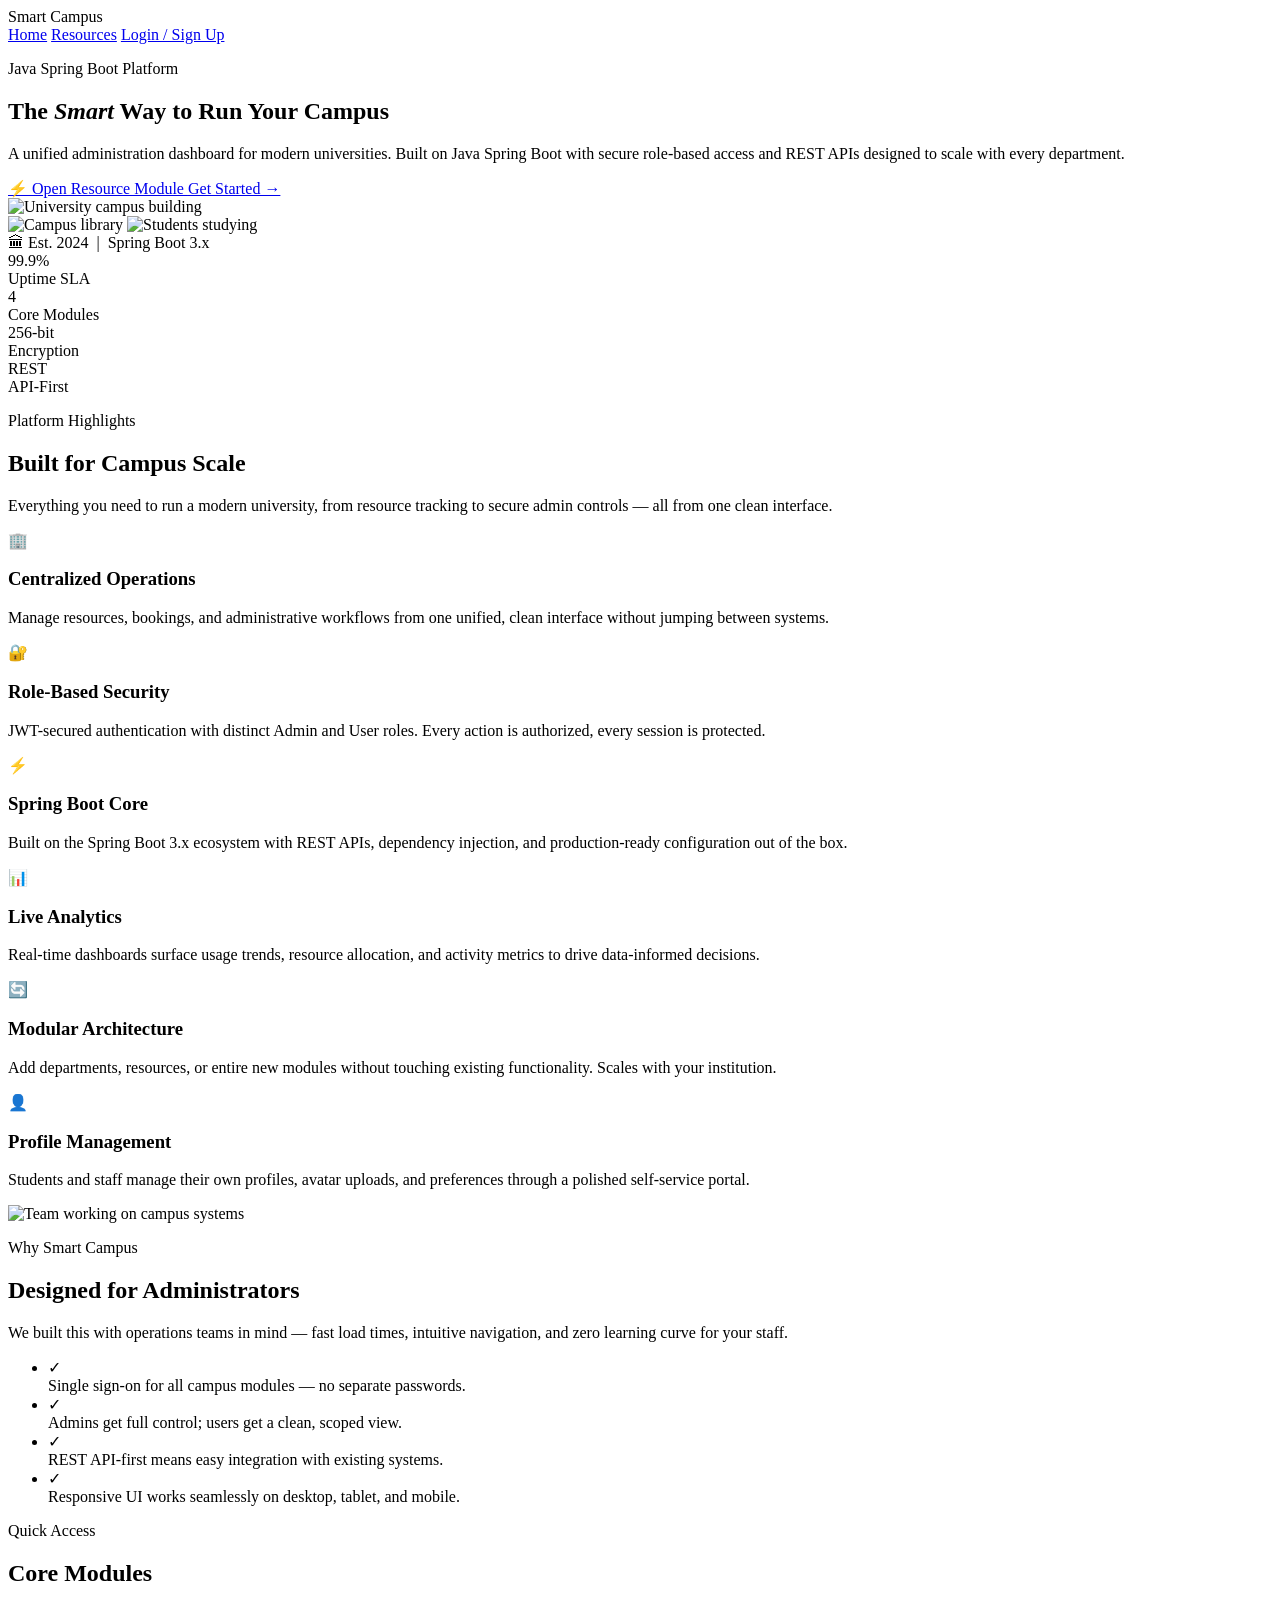
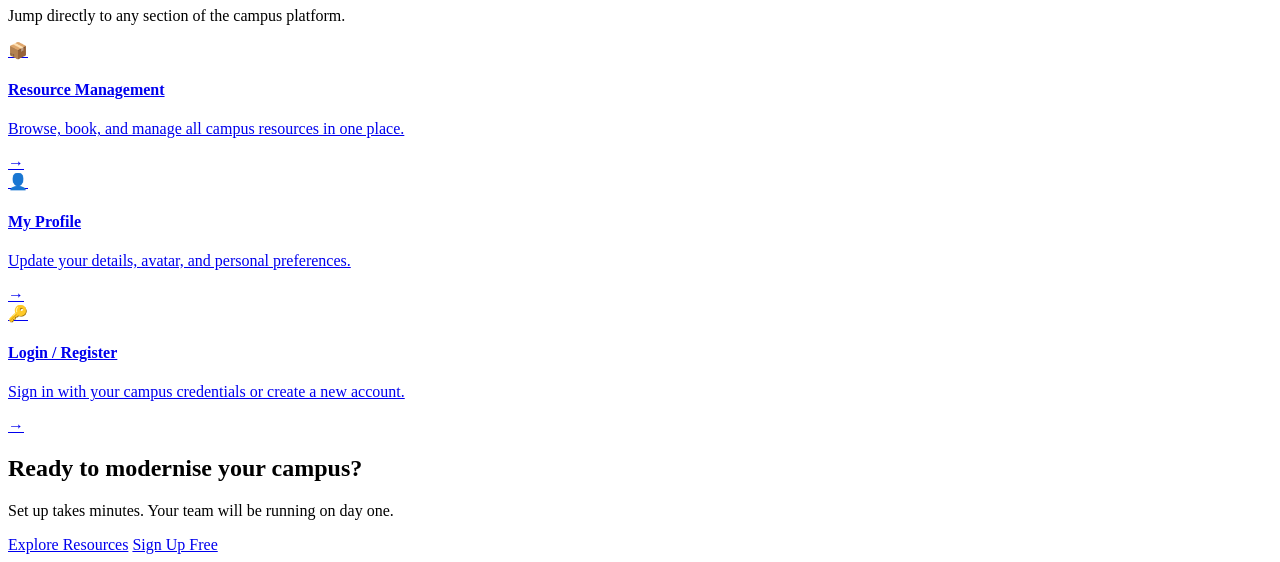
==== commit 7749f548: "Remove unused CSS files and update HTML to reference new stylesheets - Deleted obsolete CSS files (a" ====
--- a/src/main/resources/static/index.html
+++ b/src/main/resources/static/index.html
@@ -4,7 +4,9 @@
   <meta charset="UTF-8">
   <meta name="viewport" content="width=device-width, initial-scale=1.0">
   <title>Smart Campus Management</title>
-  <link rel="stylesheet" href="index.css">
+  <script src="/app-settings.js"></script>
+  <link rel="stylesheet" href="/css/index.css">
+  <link rel="stylesheet" href="/css/footer.css">
 </head>
 <body>
 
@@ -213,63 +215,7 @@
   </div>
 </div>
 
-<!-- ── FOOTER ─────────────────────────────────────────── -->
-<footer>
-  <div class="footer-top">
-    <div class="footer-brand">
-      <h3>Smart Campus</h3>
-      <p>
-        A Java Spring Boot platform for modern university administration —
-        secure, modular, and built to scale with your institution.
-      </p>
-      <div class="footer-socials">
-        <a class="social-btn" href="#" title="GitHub">⌥</a>
-        <a class="social-btn" href="#" title="Twitter">𝕏</a>
-        <a class="social-btn" href="#" title="LinkedIn">in</a>
-        <a class="social-btn" href="#" title="Email">✉</a>
-      </div>
-    </div>
-
-    <div class="footer-col">
-      <h4>Platform</h4>
-      <ul>
-        <li><a href="/resource.html">Resources</a></li>
-        <li><a href="/admin.html">Admin Dashboard</a></li>
-        <li><a href="/profile.html">My Profile</a></li>
-        <li><a href="/login.html">Login / Register</a></li>
-      </ul>
-    </div>
-
-    <div class="footer-col">
-      <h4>Technology</h4>
-      <ul>
-        <li><a href="#">Spring Boot 3.x</a></li>
-        <li><a href="#">REST API</a></li>
-        <li><a href="#">JWT Security</a></li>
-        <li><a href="#">JPA / Hibernate</a></li>
-      </ul>
-    </div>
-
-    <div class="footer-col">
-      <h4>Support</h4>
-      <ul>
-        <li><a href="#">Documentation</a></li>
-        <li><a href="#">API Reference</a></li>
-        <li><a href="#">Contact Admin</a></li>
-        <li><a href="#">System Status</a></li>
-      </ul>
-    </div>
-  </div>
-
-  <div class="footer-bottom">
-    <p>© 2024 Smart Campus Management. All rights reserved.</p>
-    <span class="status-dot">All systems operational</span>
-    <div style="display:flex;gap:1.5rem;">
-      <a href="#">Privacy Policy</a>
-      <a href="#">Terms of Service</a>
-    </div>
-  </div>
-</footer>
+<div id="site-footer"></div>
 
 <!-- ── JS ─────────────────────────────────────────────── -->
 <script>
@@ -312,6 +258,14 @@
   }, { threshold: 0.12 });
 
   document.querySelectorAll('.fade-up').forEach(el => observer.observe(el));
+
+  fetch("/footer.html")
+    .then((response) => response.ok ? response.text() : "")
+    .then((footerHtml) => {
+      const footerContainer = document.getElementById("site-footer");
+      if (footerContainer) footerContainer.innerHTML = footerHtml;
+    })
+    .catch(() => {});
 </script>
 </body>
 </html>
